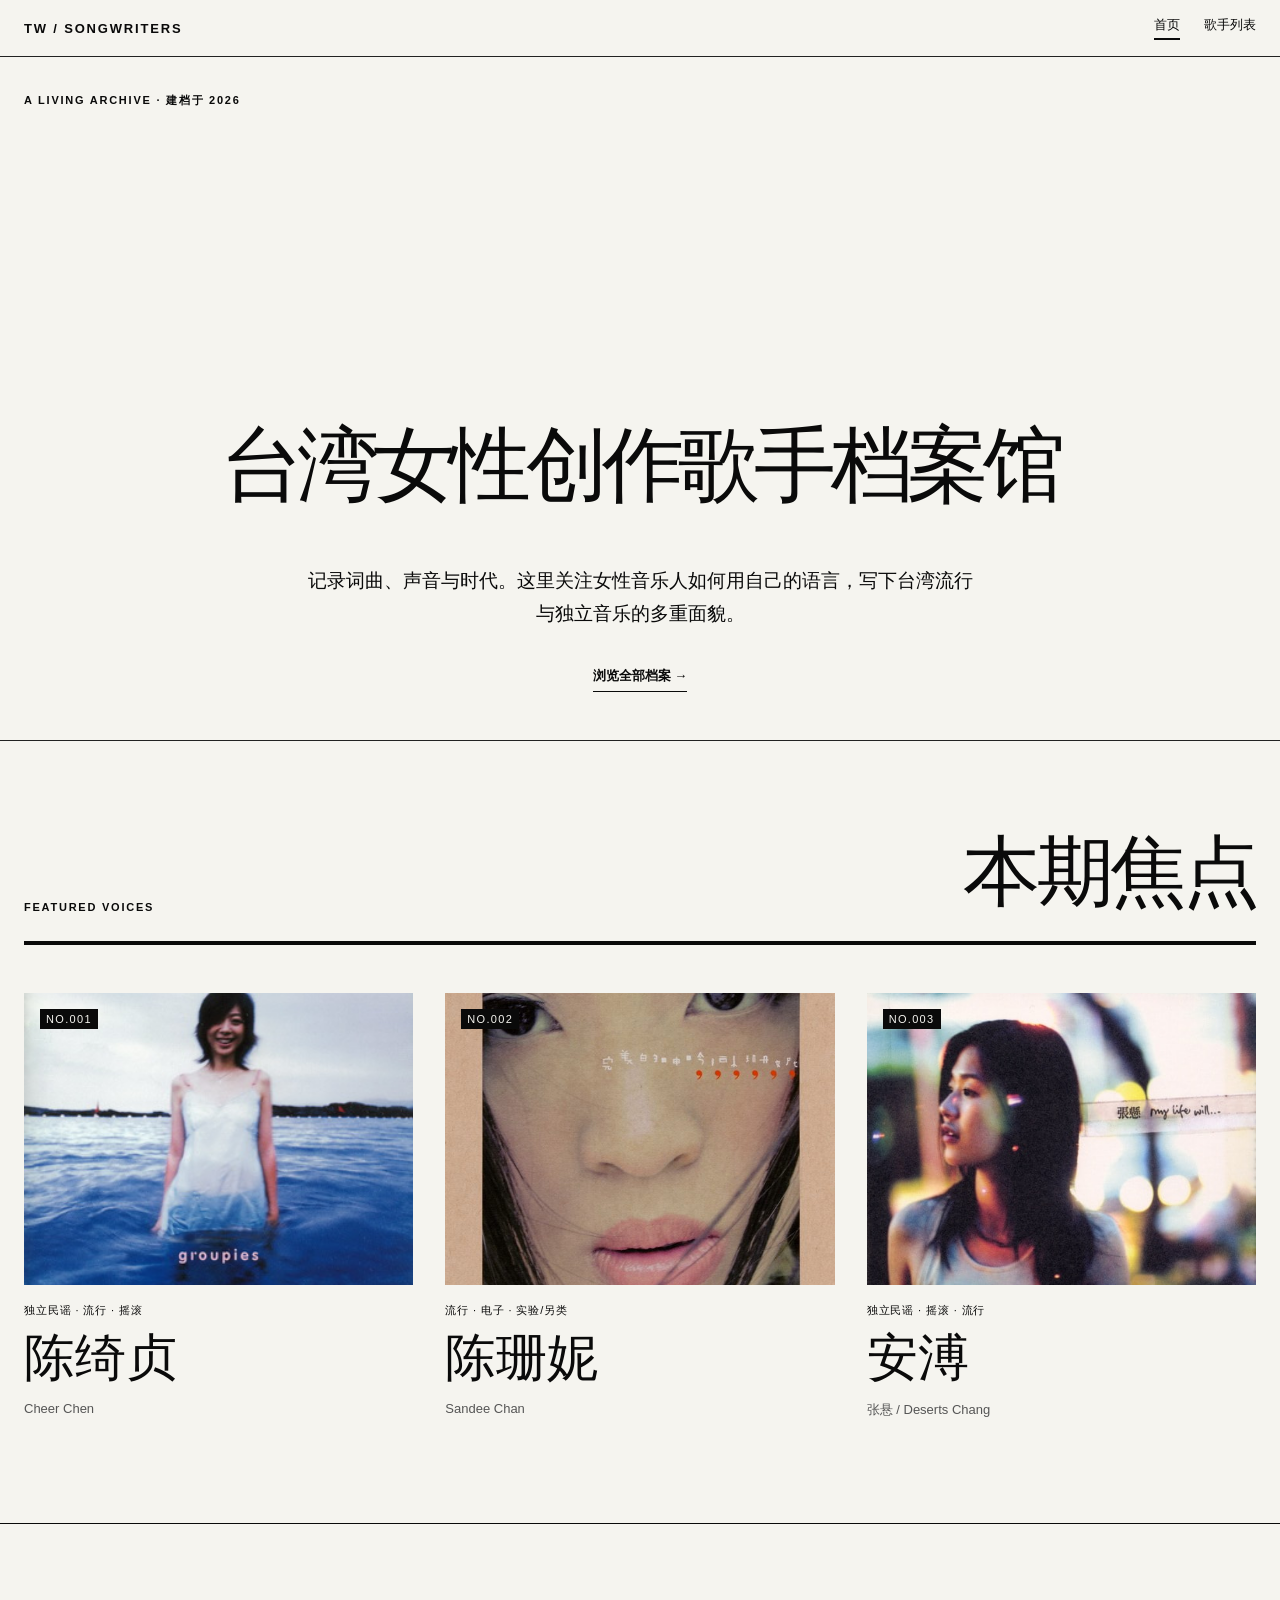
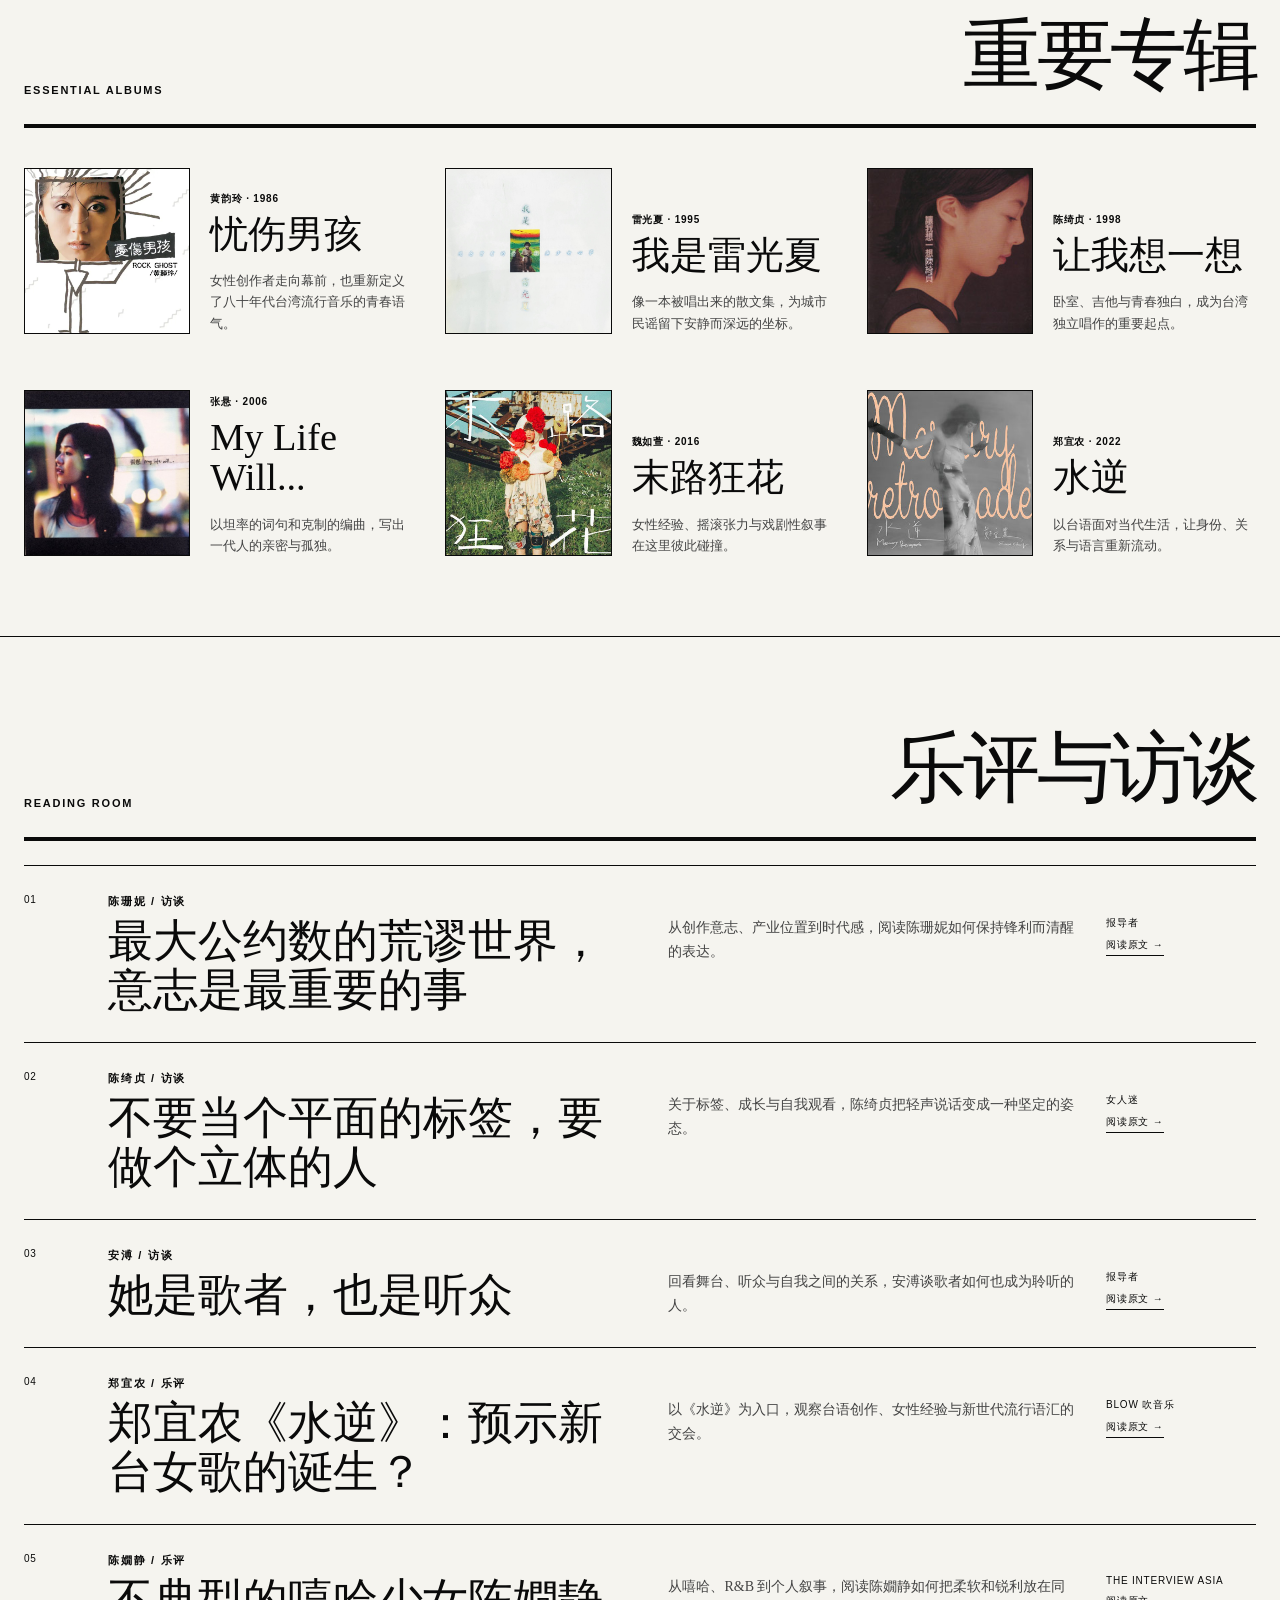
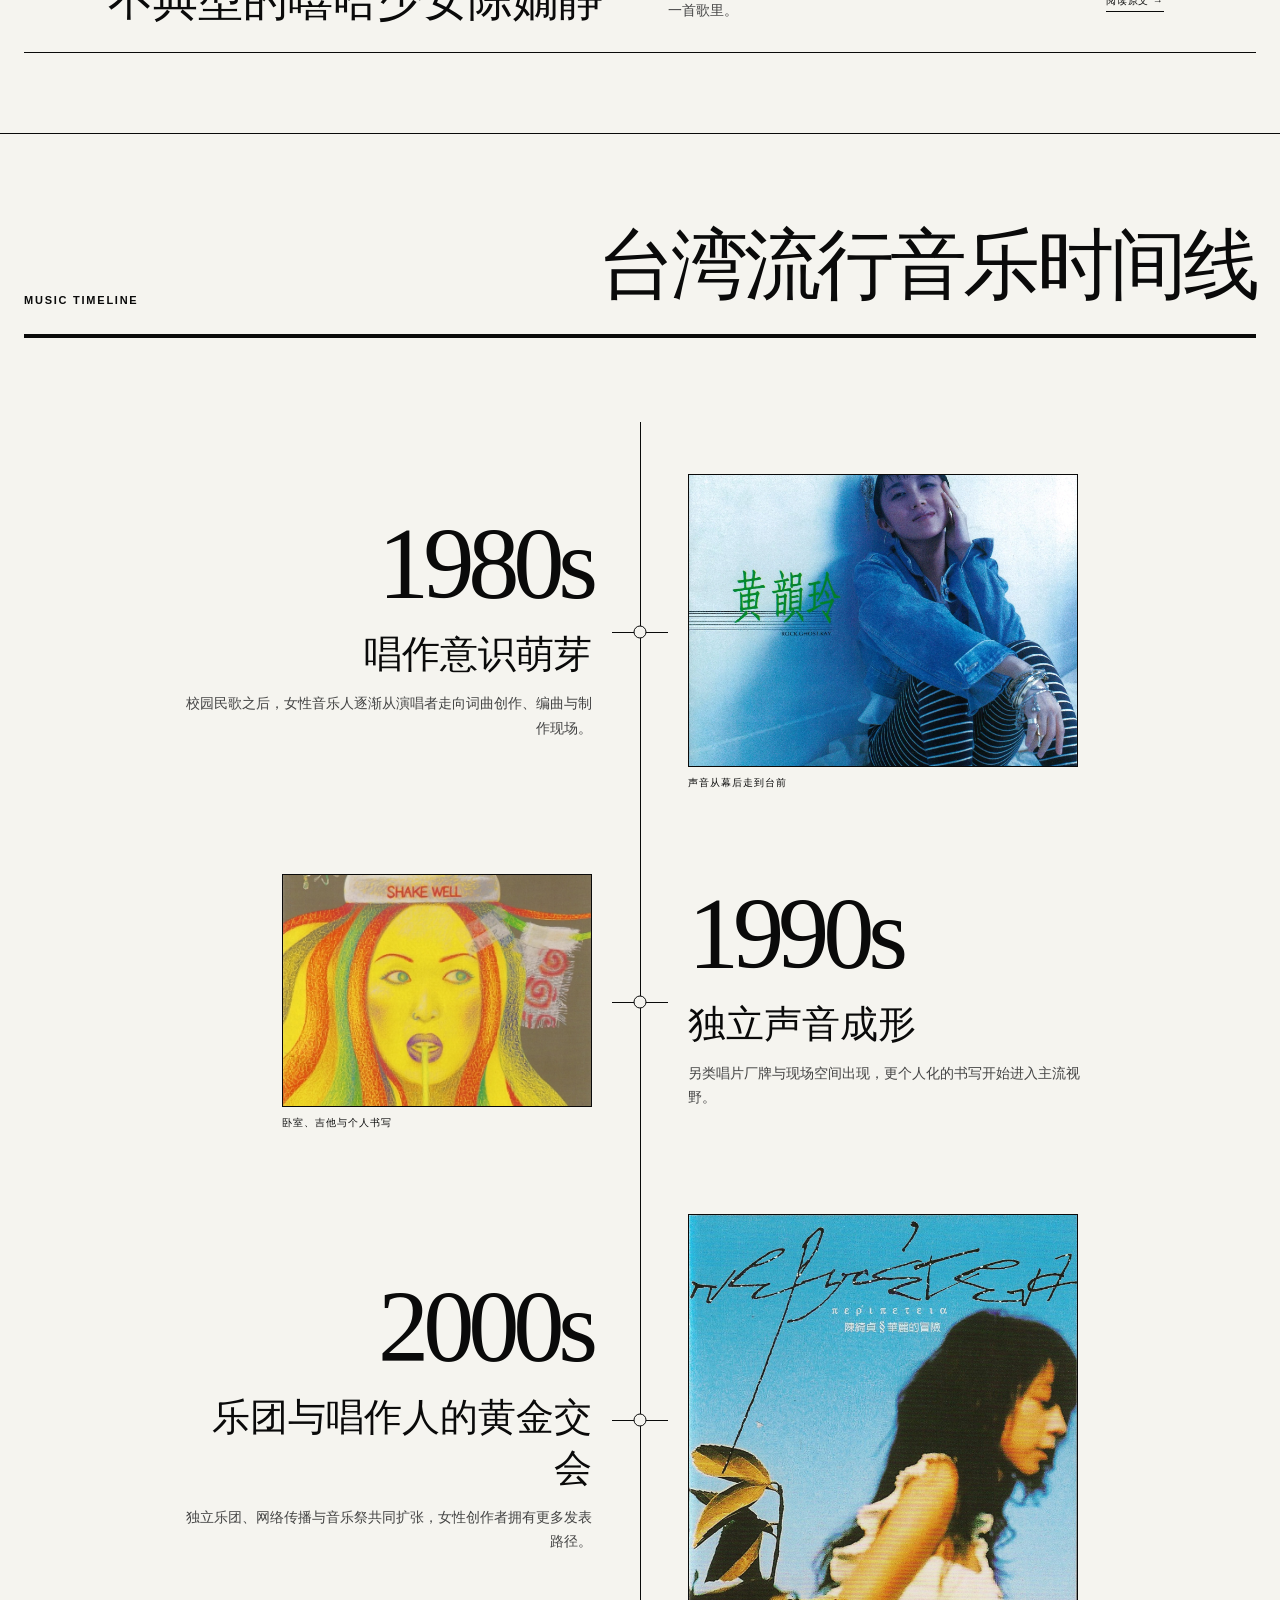
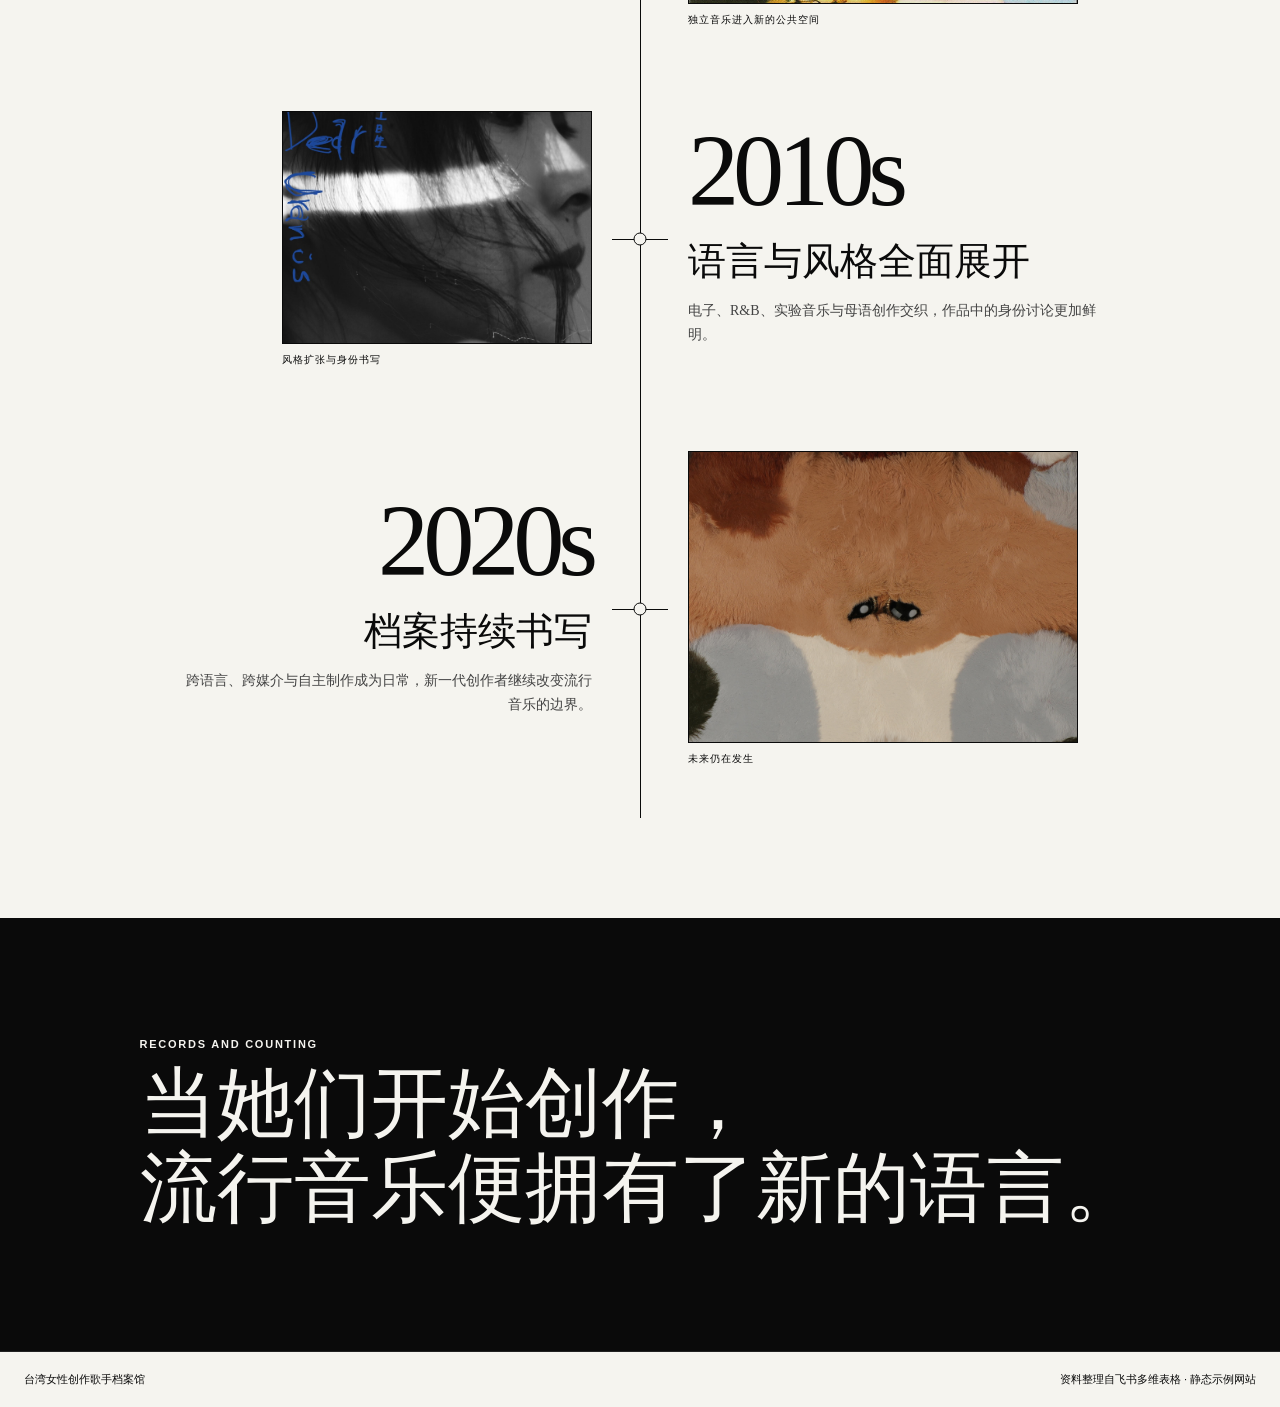
==== index.html @ fdc3df2e "Add files via upload" ====
<!doctype html>
<html lang="zh-Hans">
  <head>
    <meta charset="UTF-8">
    <meta name="viewport" content="width=device-width, initial-scale=1.0">
    <meta name="description" content="记录台湾女性创作歌手的声音、作品与时代。">
    <title>台湾女性创作歌手档案馆</title>
    <link rel="stylesheet" href="styles.css">
  </head>
  <body>
    <header class="site-header">
      <a class="brand" href="index.html">TW / SONGWRITERS</a>
      <nav aria-label="主要导航">
        <a class="active" href="index.html">首页</a>
        <a href="singers.html">歌手列表</a>
      </nav>
    </header>

    <main>
      <section class="hero">
        <p class="eyebrow">A living archive · 建档于 2026</p>
        <h1>台湾女性创作歌手档案馆</h1>
        <div class="hero-note">
          <p>记录词曲、声音与时代。这里关注女性音乐人如何用自己的语言，写下台湾流行与独立音乐的多重面貌。</p>
          <a class="text-link" href="singers.html">浏览全部档案 →</a>
        </div>
      </section>

      <section class="section-shell">
        <div class="section-heading">
          <p class="eyebrow">Featured voices</p>
          <h2>本期焦点</h2>
        </div>
        <div id="featured-grid" class="featured-grid"></div>
      </section>

      <section class="section-shell archive-section albums-section">
        <div class="section-heading">
          <p class="eyebrow">Essential albums</p>
          <h2>重要专辑</h2>
        </div>
        <div id="albums-grid" class="albums-grid"></div>
      </section>

      <section class="section-shell archive-section reading-section">
        <div class="section-heading">
          <p class="eyebrow">Reading room</p>
          <h2>乐评与访谈</h2>
        </div>
        <div id="reading-list" class="reading-list"></div>
      </section>

      <section class="section-shell archive-section timeline-section">
        <div class="section-heading">
          <p class="eyebrow">Music timeline</p>
          <h2>台湾流行音乐时间线</h2>
        </div>
        <div id="music-timeline" class="music-timeline"></div>
      </section>

      <section class="manifesto">
        <div>
          <p class="eyebrow">Records and counting</p>
          <h2>当她们开始创作，<br>流行音乐便拥有了新的语言。</h2>
        </div>
      </section>
    </main>

    <footer class="site-footer">
      <p>台湾女性创作歌手档案馆</p>
      <p>资料整理自飞书多维表格 · 静态示例网站</p>
    </footer>

    <script src="data.js"></script>
    <script src="app.js"></script>
  </body>
</html>
---- styles.css ----
:root {
  --black: #0a0a0a;
  --white: #f5f4ef;
  --gray: #c8c7c1;
  --line: #222;
  --accent: #d9ff43;
  --max-width: 1440px;
}

* {
  box-sizing: border-box;
}

html {
  scroll-behavior: smooth;
}

body {
  margin: 0;
  color: var(--black);
  background: var(--white);
  font-family: Arial, "Noto Sans SC", sans-serif;
}

a {
  color: inherit;
  text-decoration: none;
}

.site-header {
  position: sticky;
  z-index: 10;
  top: 0;
  display: flex;
  justify-content: space-between;
  align-items: center;
  padding: 16px 24px;
  border-bottom: 1px solid var(--line);
  background: rgba(245, 244, 239, 0.96);
}

.brand {
  font-size: 13px;
  font-weight: 800;
  letter-spacing: 0.14em;
}

nav {
  display: flex;
  gap: 24px;
  font-size: 13px;
}

nav a {
  padding-bottom: 4px;
  border-bottom: 2px solid transparent;
}

nav a.active,
nav a:hover {
  border-color: var(--black);
}

.hero {
  display: flex;
  flex-direction: column;
  min-height: 76vh;
  max-width: var(--max-width);
  margin: 0 auto;
  padding: 36px 24px 48px;
  border-bottom: 1px solid var(--line);
}

.hero > .eyebrow {
  align-self: flex-start;
}

.hero h1 {
  align-self: center;
  margin: auto 0 0;
  font-family: Georgia, "Noto Serif SC", serif;
  font-size: clamp(48px, 6.4vw, 98px);
  font-weight: 400;
  line-height: 0.88;
  letter-spacing: -0.07em;
  text-align: center;
  white-space: nowrap;
}

.hero-note {
  align-self: center;
  max-width: 680px;
  margin-top: 44px;
  text-align: center;
  font-family: Georgia, "Noto Serif SC", serif;
  font-size: 19px;
  line-height: 1.7;
}

.eyebrow {
  margin: 0 0 12px;
  font-size: 11px;
  font-weight: 800;
  letter-spacing: 0.16em;
  text-transform: uppercase;
}

.text-link {
  display: inline-block;
  margin-top: 16px;
  padding-bottom: 4px;
  border-bottom: 1px solid;
  font-family: Arial, sans-serif;
  font-size: 13px;
  font-weight: 700;
}

.section-shell {
  max-width: var(--max-width);
  margin: 0 auto;
  padding: 80px 24px;
}

.section-heading {
  display: flex;
  justify-content: space-between;
  align-items: end;
  padding-bottom: 16px;
  border-bottom: 4px solid var(--black);
}

.section-heading h2,
.list-intro h1,
.works-section h2 {
  margin: 0;
  font-family: Georgia, "Noto Serif SC", serif;
  font-size: clamp(42px, 6vw, 88px);
  font-weight: 400;
  letter-spacing: -0.05em;
}

.featured-grid {
  display: grid;
  grid-template-columns: repeat(3, 1fr);
  gap: 32px;
  margin-top: 24px;
}

.feature-card {
  background: var(--white);
}

.feature-card a {
  display: block;
  padding: 24px 0;
}

.portrait {
  position: relative;
  aspect-ratio: 4 / 3;
  overflow: hidden;
  color: var(--white);
  background: var(--black);
}

.portrait span {
  position: absolute;
  z-index: 1;
  top: 16px;
  left: 16px;
  padding: 4px 6px;
  background: var(--black);
  font-size: 11px;
  letter-spacing: 0.12em;
}

.portrait img {
  width: 100%;
  height: 100%;
  object-fit: cover;
  transition: transform 350ms ease;
}

.feature-card a:hover .portrait img {
  transform: scale(1.025);
}

.card-meta {
  margin: 18px 0 6px;
  font-size: 11px;
  letter-spacing: 0.08em;
  text-transform: uppercase;
}

.feature-card h3 {
  margin: 0;
  font-family: Georgia, "Noto Serif SC", serif;
  font-size: clamp(34px, 4vw, 60px);
  font-weight: 400;
}

.feature-card h3 + p {
  margin: 8px 0 0;
  color: #555;
  font-size: 13px;
}

.archive-section {
  border-top: 1px solid var(--black);
}

.albums-grid {
  display: grid;
  grid-template-columns: repeat(3, 1fr);
  gap: 56px 32px;
  margin-top: 40px;
}

.album-card {
  display: grid;
  grid-template-columns: minmax(120px, 0.9fr) 1.1fr;
  gap: 20px;
  align-items: end;
}

.album-cover {
  position: relative;
  display: flex;
  align-items: center;
  justify-content: center;
  aspect-ratio: 1;
  overflow: hidden;
  border: 1px solid var(--black);
  background: #deddd7;
}

.album-cover::before,
.album-cover::after {
  position: absolute;
  content: "";
}

.album-cover::before {
  width: 64%;
  aspect-ratio: 1;
  border: 1px solid currentColor;
  border-radius: 50%;
}

.album-cover::after {
  width: 7%;
  aspect-ratio: 1;
  border-radius: 50%;
  background: currentColor;
}

.album-cover-image {
  background: var(--white);
}

.album-cover-image::before,
.album-cover-image::after {
  display: none;
}

.album-cover img {
  width: 100%;
  height: 100%;
  display: block;
  object-fit: cover;
}

.cover-2,
.cover-5 {
  color: var(--white);
  background: var(--black);
}

.cover-3,
.cover-6 {
  background: repeating-linear-gradient(45deg, var(--white), var(--white) 12px, var(--black) 12px, var(--black) 13px);
}

.album-cover span {
  position: absolute;
  top: 12px;
  left: 12px;
  font-size: 10px;
  letter-spacing: 0.12em;
}

.album-cover strong {
  z-index: 1;
  font-family: Georgia, "Noto Serif SC", serif;
  font-size: clamp(54px, 7vw, 100px);
  font-weight: 400;
}

.album-meta > p:first-child {
  margin: 0 0 8px;
  font-size: 10px;
  font-weight: 700;
  letter-spacing: 0.08em;
  text-transform: uppercase;
}

.album-meta h3 {
  margin: 0;
  font-family: Georgia, "Noto Serif SC", serif;
  font-size: clamp(25px, 3vw, 42px);
  font-weight: 400;
  line-height: 1.05;
}

.album-meta > p:last-child {
  margin: 16px 0 0;
  color: #444;
  font-family: Georgia, "Noto Serif SC", serif;
  font-size: 13px;
  line-height: 1.65;
}

.reading-list {
  margin-top: 24px;
  border-top: 1px solid var(--black);
}

.reading-item {
  display: grid;
  grid-template-columns: 56px 1.3fr 1fr 150px;
  gap: 28px;
  align-items: start;
  padding: 28px 0;
  border-bottom: 1px solid var(--black);
}

.reading-number,
.reading-byline {
  font-size: 10px;
  letter-spacing: 0.08em;
  text-transform: uppercase;
}

.reading-title .eyebrow {
  margin-bottom: 8px;
}

.reading-title h3 {
  max-width: 700px;
  margin: 0;
  font-family: Georgia, "Noto Serif SC", serif;
  font-size: clamp(28px, 3.5vw, 54px);
  font-weight: 400;
  line-height: 1.08;
}

.reading-title a:hover {
  text-decoration: underline;
  text-decoration-thickness: 1px;
  text-underline-offset: 5px;
}

.reading-summary {
  margin: 22px 0 0;
  color: #444;
  font-family: Georgia, "Noto Serif SC", serif;
  font-size: 14px;
  line-height: 1.7;
}

.reading-byline {
  display: grid;
  gap: 8px;
  margin-top: 22px;
}

.reading-byline a {
  width: fit-content;
  border-bottom: 1px solid var(--black);
  padding-bottom: 3px;
}

.reading-byline a:hover {
  color: #666;
}

.music-timeline {
  position: relative;
  max-width: 1120px;
  margin: 64px auto 0;
  padding: 40px 0;
}

.music-timeline::before {
  position: absolute;
  top: 20px;
  bottom: 20px;
  left: 50%;
  width: 1px;
  background: var(--black);
  content: "";
}

.timeline-item {
  position: relative;
  display: grid;
  grid-template-columns: 1fr 1fr;
  gap: 96px;
  align-items: center;
  min-height: 360px;
  padding: 32px 0;
}

.timeline-item::before {
  position: absolute;
  z-index: 2;
  top: 50%;
  left: 50%;
  width: 11px;
  height: 11px;
  border: 1px solid var(--black);
  border-radius: 50%;
  background: var(--white);
  content: "";
  transform: translate(-50%, -50%);
}

.timeline-item::after {
  position: absolute;
  top: 50%;
  left: calc(50% - 28px);
  width: 56px;
  height: 1px;
  background: var(--black);
  content: "";
}

.timeline-copy {
  max-width: 410px;
  justify-self: end;
  text-align: right;
}

.timeline-item:nth-child(even) .timeline-copy {
  grid-column: 2;
  justify-self: start;
  text-align: left;
}

.timeline-decade {
  margin: 0;
  font-family: Georgia, serif;
  font-size: clamp(58px, 8vw, 110px);
  line-height: 0.8;
  letter-spacing: -0.06em;
}

.timeline-item h3 {
  margin: 24px 0 12px;
  font-family: Georgia, "Noto Serif SC", serif;
  font-size: clamp(25px, 3vw, 38px);
  font-weight: 400;
}

.timeline-copy > p:last-child {
  margin: 0;
  color: #444;
  font-family: Georgia, "Noto Serif SC", serif;
  font-size: 14px;
  line-height: 1.75;
}

.timeline-visual {
  position: relative;
  grid-column: 2;
  width: min(100%, 390px);
  margin: 0;
  justify-self: start;
}

.timeline-item:nth-child(even) .timeline-visual {
  grid-row: 1;
  grid-column: 1;
  justify-self: end;
}

.timeline-visual img,
.timeline-art {
  display: block;
  width: 100%;
  aspect-ratio: 4 / 3;
  border: 1px solid var(--black);
  object-fit: cover;
}

.timeline-item:nth-child(2) .timeline-visual,
.timeline-item:nth-child(4) .timeline-visual {
  width: min(80%, 310px);
}

.timeline-item:nth-child(3) .timeline-visual img {
  aspect-ratio: 1;
}

.timeline-visual figcaption {
  margin-top: 9px;
  font-size: 10px;
  letter-spacing: 0.1em;
  text-transform: uppercase;
}

.timeline-art {
  position: relative;
  display: flex;
  align-items: center;
  justify-content: center;
  overflow: hidden;
  background: repeating-linear-gradient(135deg, var(--white), var(--white) 20px, #deddd7 20px, #deddd7 21px);
}

.timeline-art::before {
  position: absolute;
  width: 68%;
  aspect-ratio: 1;
  border: 1px solid var(--black);
  border-radius: 50%;
  content: "";
}

.timeline-art span {
  position: absolute;
  top: 14px;
  left: 14px;
  font-size: 10px;
  letter-spacing: 0.12em;
}

.timeline-art strong {
  z-index: 1;
  font-family: Georgia, "Noto Serif SC", serif;
  font-size: clamp(72px, 11vw, 150px);
  font-weight: 400;
}

.manifesto {
  display: flex;
  justify-content: center;
  align-items: center;
  padding: 120px 60px;
  color: var(--white);
  background: var(--black);
}

.manifesto-number {
  margin: 0;
  font-family: Georgia, serif;
  font-size: clamp(180px, 28vw, 420px);
  line-height: 0.72;
}

.manifesto h2 {
  margin: 0;
  font-family: Georgia, "Noto Serif SC", serif;
  font-size: clamp(42px, 6vw, 90px);
  font-weight: 400;
  line-height: 1.1;
}

.page-top {
  padding-top: 64px;
}

.list-intro {
  display: grid;
  grid-template-columns: 2fr 1fr;
  gap: 40px;
  align-items: end;
  padding-bottom: 32px;
  border-bottom: 4px solid var(--black);
}

.list-intro p:last-child {
  max-width: 420px;
  font-family: Georgia, "Noto Serif SC", serif;
  font-size: 18px;
  line-height: 1.7;
}

.filter-bar {
  display: flex;
  justify-content: space-between;
  align-items: end;
  gap: 24px;
  padding: 24px 0;
  border-bottom: 1px solid var(--black);
}

.filter-bar label {
  display: grid;
  gap: 8px;
  width: min(100%, 500px);
  font-size: 11px;
  font-weight: 800;
  letter-spacing: 0.12em;
  text-transform: uppercase;
}

.filter-bar input {
  width: 100%;
  padding: 10px 0;
  border: 0;
  border-bottom: 1px solid var(--black);
  outline: 0;
  background: transparent;
  font: inherit;
  font-size: 18px;
  text-transform: none;
}

.filter-bar p {
  margin: 0;
  font-size: 13px;
}

.singer-row {
  display: grid;
  grid-template-columns: 80px 1.2fr 1fr 150px 30px;
  gap: 24px;
  align-items: center;
  padding: 24px 0;
  border-bottom: 1px solid var(--black);
}

.row-number,
.row-years {
  font-size: 11px;
  letter-spacing: 0.08em;
}

.row-name {
  display: grid;
  gap: 5px;
}

.row-name a {
  width: fit-content;
  font-family: Georgia, "Noto Serif SC", serif;
  font-size: clamp(28px, 4vw, 52px);
  line-height: 1;
}

.row-name span {
  color: #555;
  font-size: 12px;
}

.row-tags {
  display: flex;
  flex-wrap: wrap;
  gap: 6px;
}

.tag {
  padding: 5px 8px;
  border: 1px solid var(--black);
  border-radius: 999px;
  font-size: 10px;
}

.row-arrow {
  font-size: 24px;
}

.detail-page {
  max-width: var(--max-width);
  margin: 0 auto;
  padding: 0 24px 80px;
}

.detail-hero {
  display: grid;
  grid-template-columns: 1.5fr 1fr;
  align-items: end;
  min-height: 68vh;
  padding: 48px 0;
  border-bottom: 4px solid var(--black);
}

.detail-hero h1 {
  margin: 0;
  font-family: Georgia, "Noto Serif SC", serif;
  font-size: clamp(76px, 12vw, 180px);
  font-weight: 400;
  line-height: 0.85;
  letter-spacing: -0.08em;
}

.detail-alias {
  margin: 24px 0 0;
  font-size: 14px;
  letter-spacing: 0.1em;
  text-transform: uppercase;
}

.detail-mark {
  display: flex;
  align-items: center;
  justify-content: center;
  aspect-ratio: 1;
  color: var(--accent);
  background: var(--black);
  font-family: Georgia, serif;
  font-size: clamp(140px, 22vw, 340px);
}

.detail-photo {
  align-self: stretch;
  min-height: 560px;
  margin: 0;
  overflow: hidden;
  background: var(--black);
}

.detail-photo img {
  width: 100%;
  height: 100%;
  object-fit: cover;
}

.detail-grid {
  display: grid;
  grid-template-columns: 1.5fr 1fr;
  gap: 64px;
  padding: 72px 0;
  border-bottom: 1px solid var(--black);
}

.detail-story {
  max-width: 720px;
}

.lead {
  font-family: Georgia, "Noto Serif SC", serif;
  font-size: clamp(28px, 4vw, 52px);
  line-height: 1.3;
}

.detail-story > p:not(.lead, .eyebrow) {
  max-width: 600px;
  font-size: 16px;
  line-height: 1.8;
}

blockquote {
  margin: 48px 0 0;
  padding: 24px 0 0;
  border-top: 1px solid var(--black);
  font-family: Georgia, "Noto Serif SC", serif;
  font-size: 22px;
  line-height: 1.5;
}

.fact-sheet {
  border-top: 1px solid var(--black);
}

.fact-sheet div {
  display: grid;
  grid-template-columns: 110px 1fr;
  gap: 20px;
  padding: 18px 0;
  border-bottom: 1px solid var(--black);
}

.fact-sheet span {
  color: #555;
  font-size: 11px;
}

.fact-sheet strong {
  font-size: 13px;
  line-height: 1.6;
}

.works-section {
  display: grid;
  grid-template-columns: 1fr 1fr;
  gap: 1px;
  margin-top: 72px;
  background: var(--black);
  border: 1px solid var(--black);
}

.works-section > div {
  padding: 32px;
  background: var(--white);
}

.works-section h2 {
  font-size: clamp(38px, 5vw, 72px);
}

.works-section ol {
  margin: 32px 0 0;
  padding: 0;
  list-style: none;
  counter-reset: works;
}

.works-section li {
  display: flex;
  gap: 20px;
  padding: 16px 0;
  border-top: 1px solid var(--black);
  font-family: Georgia, "Noto Serif SC", serif;
  font-size: 20px;
  counter-increment: works;
}

.works-section li::before {
  font-family: Arial, sans-serif;
  font-size: 10px;
  content: "0" counter(works);
}

.source-section {
  display: flex;
  justify-content: space-between;
  align-items: center;
  margin-top: 72px;
  padding: 24px 0;
  border-top: 4px solid var(--black);
}

.site-footer {
  display: flex;
  justify-content: space-between;
  gap: 24px;
  padding: 20px 24px;
  border-top: 1px solid var(--line);
  font-size: 11px;
}

.site-footer p {
  margin: 0;
}

@media (max-width: 800px) {
  .hero,
  .list-intro,
  .detail-hero,
  .detail-grid,
  .manifesto,
  .works-section {
    grid-template-columns: 1fr;
  }

  .hero {
    min-height: auto;
  }

  .hero h1 {
    margin-top: 80px;
    font-size: clamp(54px, 16vw, 92px);
    white-space: normal;
  }

  .hero-note {
    margin-top: 32px;
  }

  .featured-grid {
    grid-template-columns: 1fr;
    gap: 40px;
  }

  .albums-grid {
    grid-template-columns: 1fr;
  }

  .album-card {
    grid-template-columns: minmax(120px, 0.8fr) 1.2fr;
  }

  .reading-item {
    grid-template-columns: 36px 1fr;
    gap: 16px;
  }

  .reading-summary,
  .reading-byline {
    grid-column: 2;
    margin-top: 0;
  }

  .music-timeline::before {
    left: 8px;
  }

  .timeline-item {
    grid-template-columns: 1fr;
    gap: 24px;
    min-height: auto;
    padding: 36px 0 36px 32px;
  }

  .timeline-item::before {
    top: 48px;
    left: 8px;
  }

  .timeline-item::after {
    top: 48px;
    left: 8px;
    width: 18px;
  }

  .timeline-copy,
  .timeline-item:nth-child(even) .timeline-copy {
    grid-row: auto;
    grid-column: 1;
    justify-self: start;
    text-align: left;
  }

  .timeline-visual,
  .timeline-item:nth-child(even) .timeline-visual {
    grid-row: auto;
    grid-column: 1;
    width: min(100%, 420px);
    justify-self: start;
  }

  .timeline-item:nth-child(2) .timeline-visual,
  .timeline-item:nth-child(4) .timeline-visual {
    width: min(86%, 360px);
  }

  .singer-row {
    grid-template-columns: 50px 1fr 30px;
    gap: 12px;
  }

  .row-tags,
  .row-years {
    display: none;
  }

  .detail-hero {
    gap: 40px;
    min-height: auto;
  }

  .detail-mark {
    width: min(100%, 420px);
  }

  .detail-photo {
    min-height: 420px;
  }

  .source-section,
  .site-footer {
    align-items: start;
    flex-direction: column;
  }
}
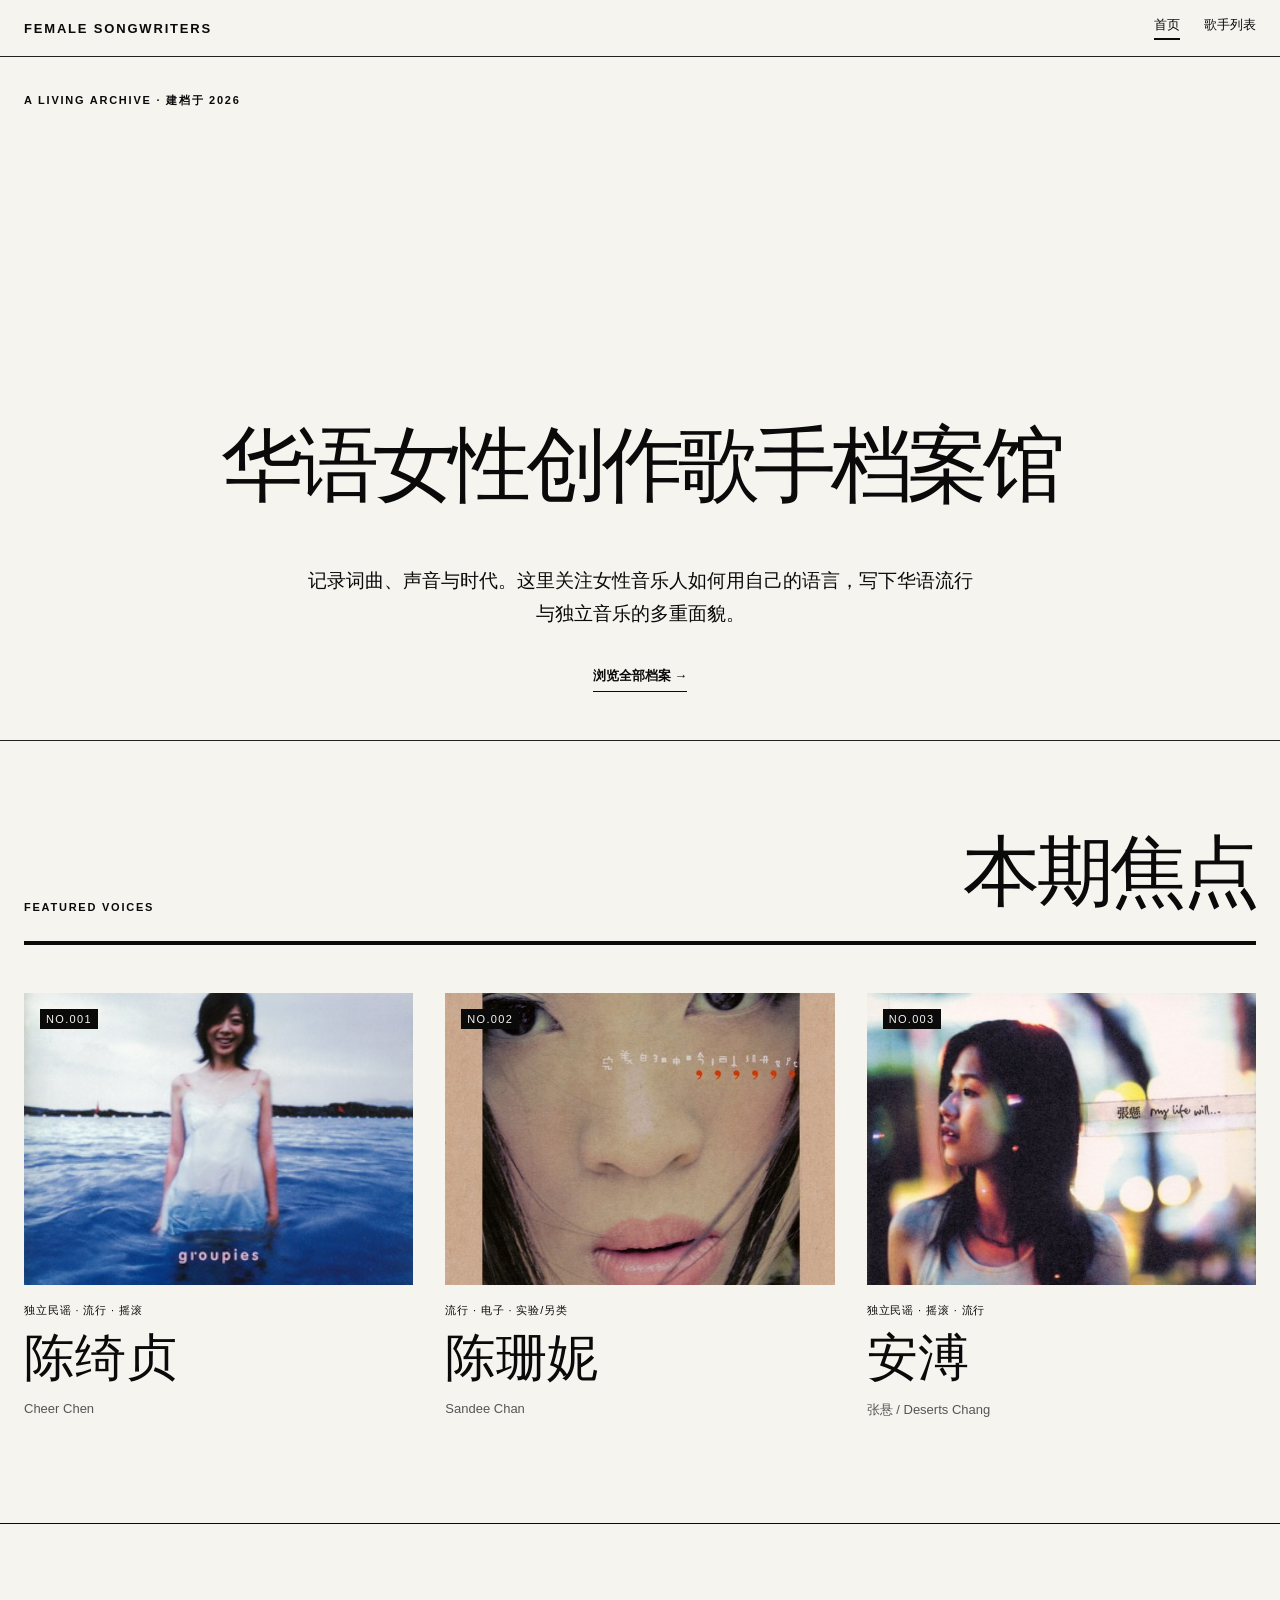
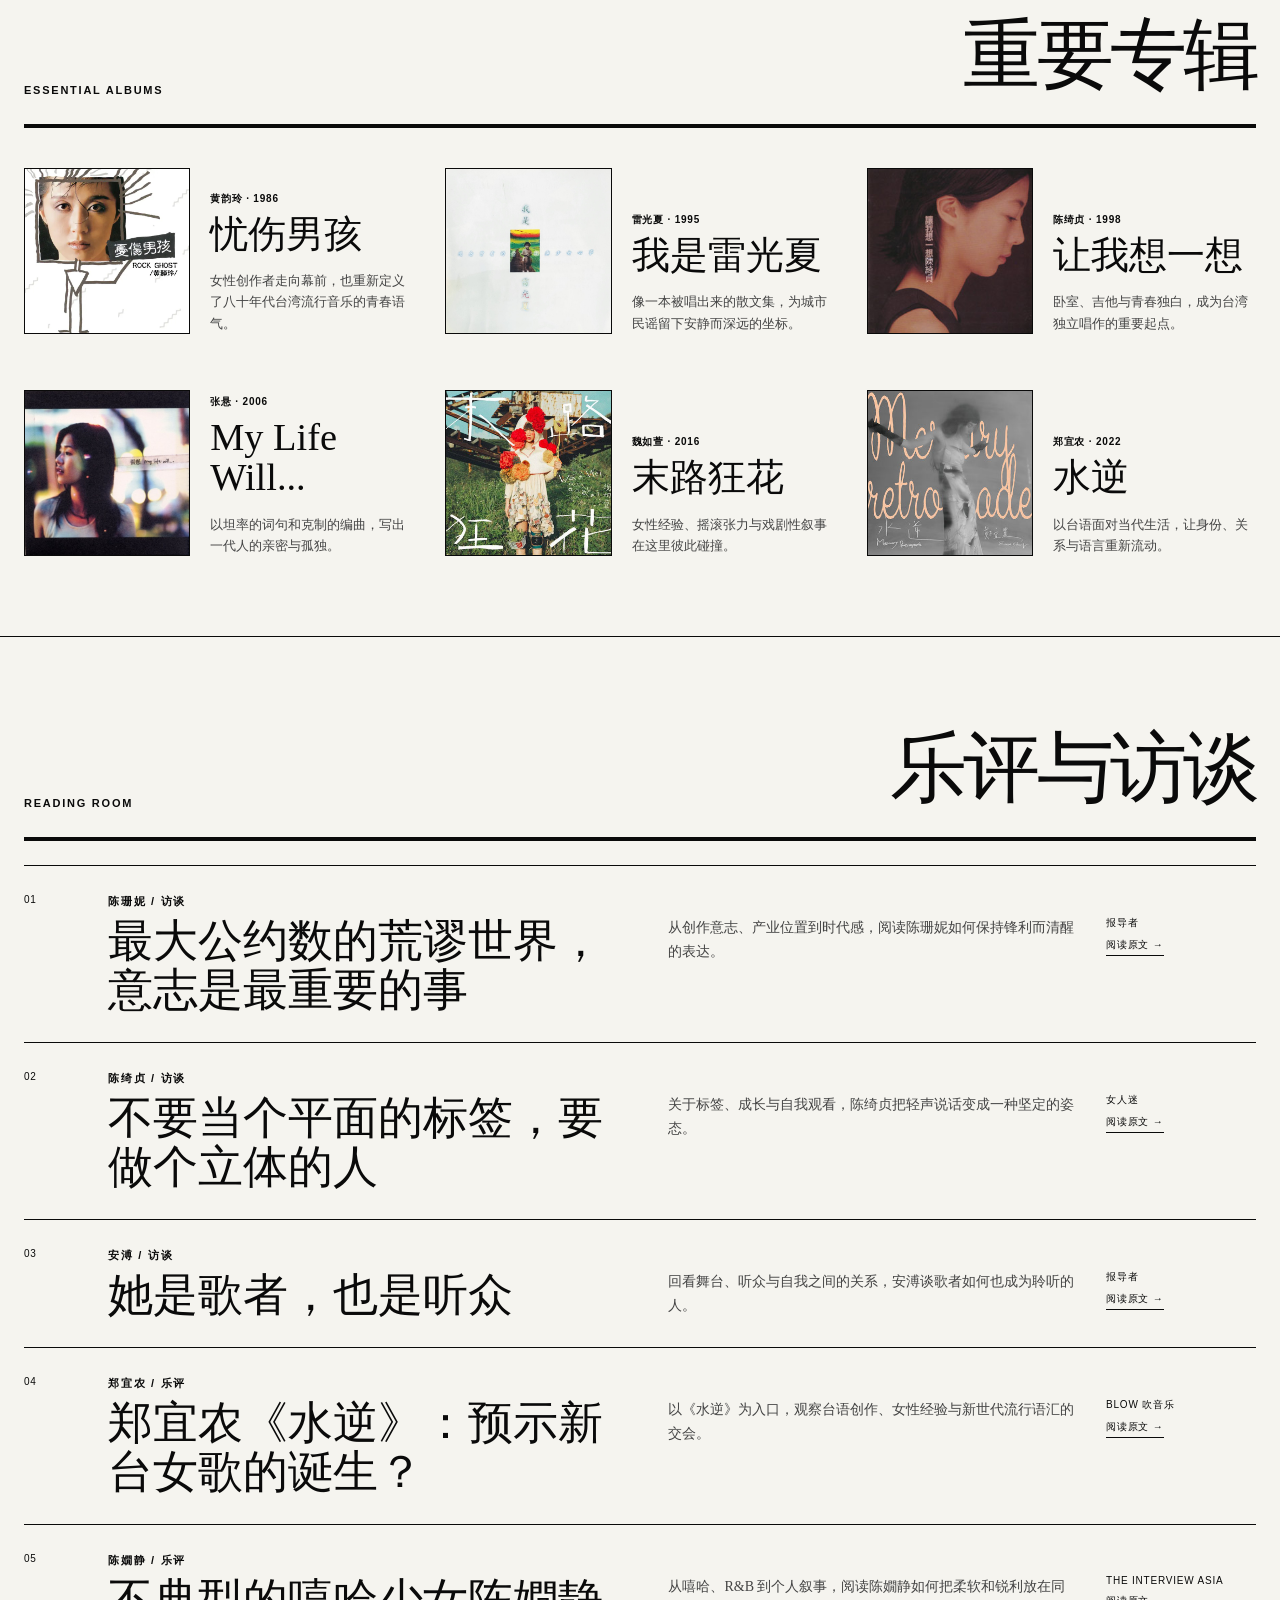
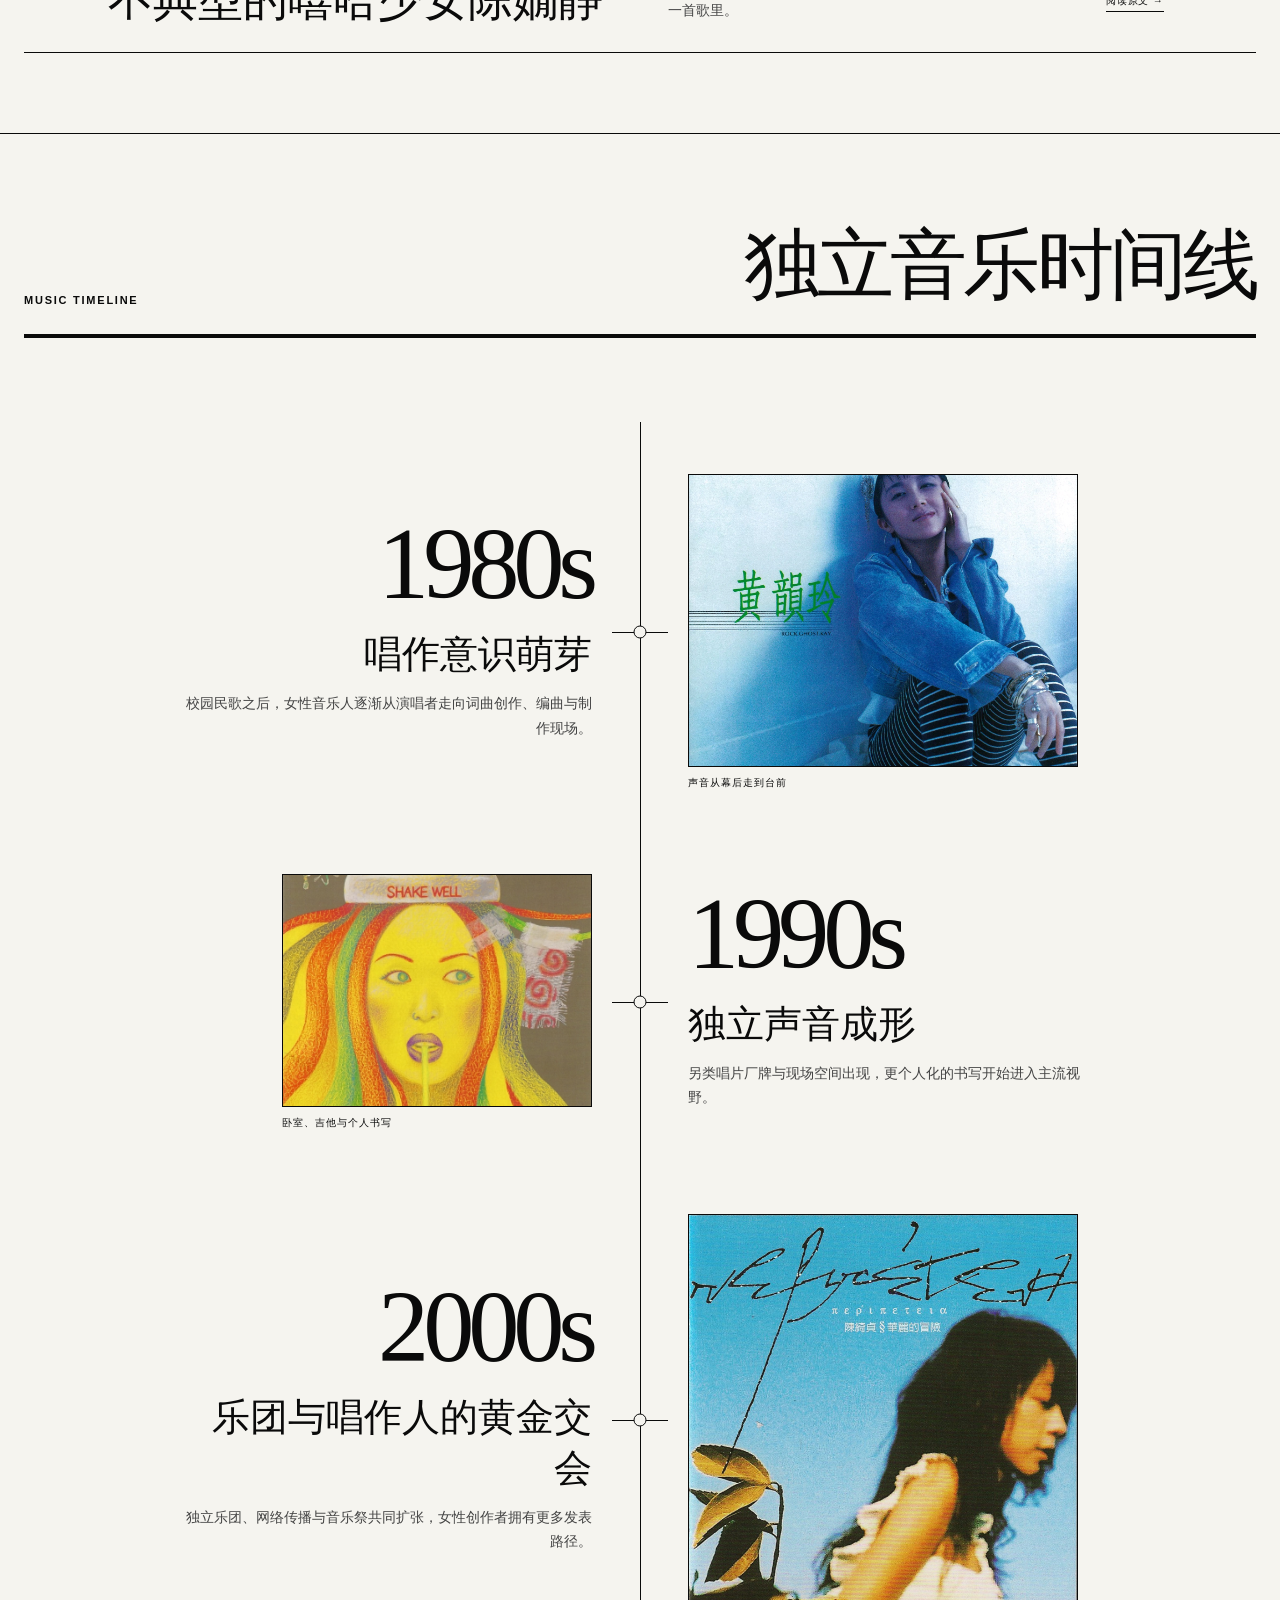
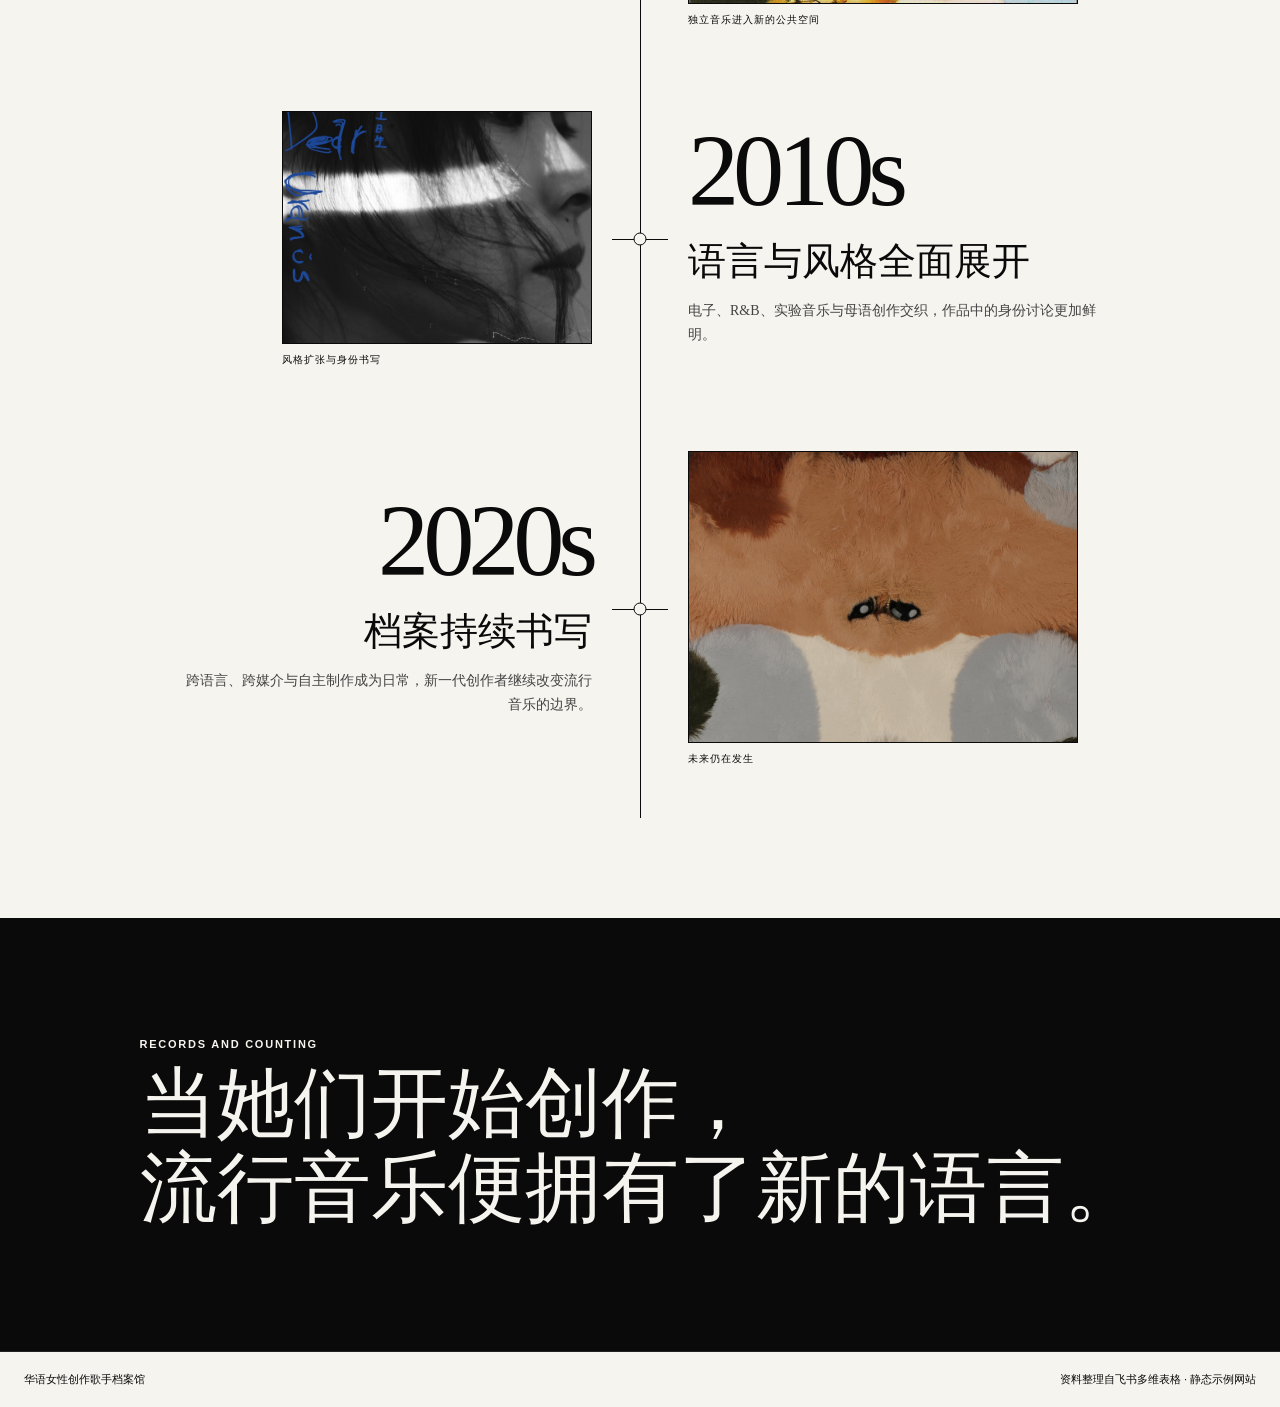
==== commit 0eea008c: "Add files via upload" ====
--- a/index.html
+++ b/index.html
@@ -3,13 +3,13 @@
   <head>
     <meta charset="UTF-8">
     <meta name="viewport" content="width=device-width, initial-scale=1.0">
-    <meta name="description" content="记录台湾女性创作歌手的声音、作品与时代。">
-    <title>台湾女性创作歌手档案馆</title>
+    <meta name="description" content="记录华语女性创作歌手的声音、作品与时代。">
+    <title>华语女性创作歌手档案馆</title>
     <link rel="stylesheet" href="styles.css">
   </head>
   <body>
     <header class="site-header">
-      <a class="brand" href="index.html">TW / SONGWRITERS</a>
+      <a class="brand" href="index.html">FEMALE SONGWRITERS</a>
       <nav aria-label="主要导航">
         <a class="active" href="index.html">首页</a>
         <a href="singers.html">歌手列表</a>
@@ -19,9 +19,9 @@
     <main>
       <section class="hero">
         <p class="eyebrow">A living archive · 建档于 2026</p>
-        <h1>台湾女性创作歌手档案馆</h1>
+        <h1><span>华语女性创作歌手</span><span class="mobile-title-break">档案馆</span></h1>
         <div class="hero-note">
-          <p>记录词曲、声音与时代。这里关注女性音乐人如何用自己的语言，写下台湾流行与独立音乐的多重面貌。</p>
+          <p>记录词曲、声音与时代。这里关注女性音乐人如何用自己的语言，写下华语流行与独立音乐的多重面貌。</p>
           <a class="text-link" href="singers.html">浏览全部档案 →</a>
         </div>
       </section>
@@ -53,7 +53,7 @@
       <section class="section-shell archive-section timeline-section">
         <div class="section-heading">
           <p class="eyebrow">Music timeline</p>
-          <h2>台湾流行音乐时间线</h2>
+          <h2>独立音乐时间线</h2>
         </div>
         <div id="music-timeline" class="music-timeline"></div>
       </section>
@@ -67,7 +67,7 @@
     </main>
 
     <footer class="site-footer">
-      <p>台湾女性创作歌手档案馆</p>
+      <p>华语女性创作歌手档案馆</p>
       <p>资料整理自飞书多维表格 · 静态示例网站</p>
     </footer>
 
--- a/styles.css
+++ b/styles.css
@@ -85,6 +85,10 @@
   letter-spacing: -0.07em;
   text-align: center;
   white-space: nowrap;
+}
+
+.mobile-title-break {
+  display: inline;
 }
 
 .hero-note {
@@ -861,8 +865,13 @@
 
   .hero h1 {
     margin-top: 80px;
-    font-size: clamp(54px, 16vw, 92px);
-    white-space: normal;
+    font-size: clamp(36px, 9.4vw, 54px);
+    line-height: 0.98;
+    white-space: nowrap;
+  }
+
+  .mobile-title-break {
+    display: block;
   }
 
   .hero-note {
